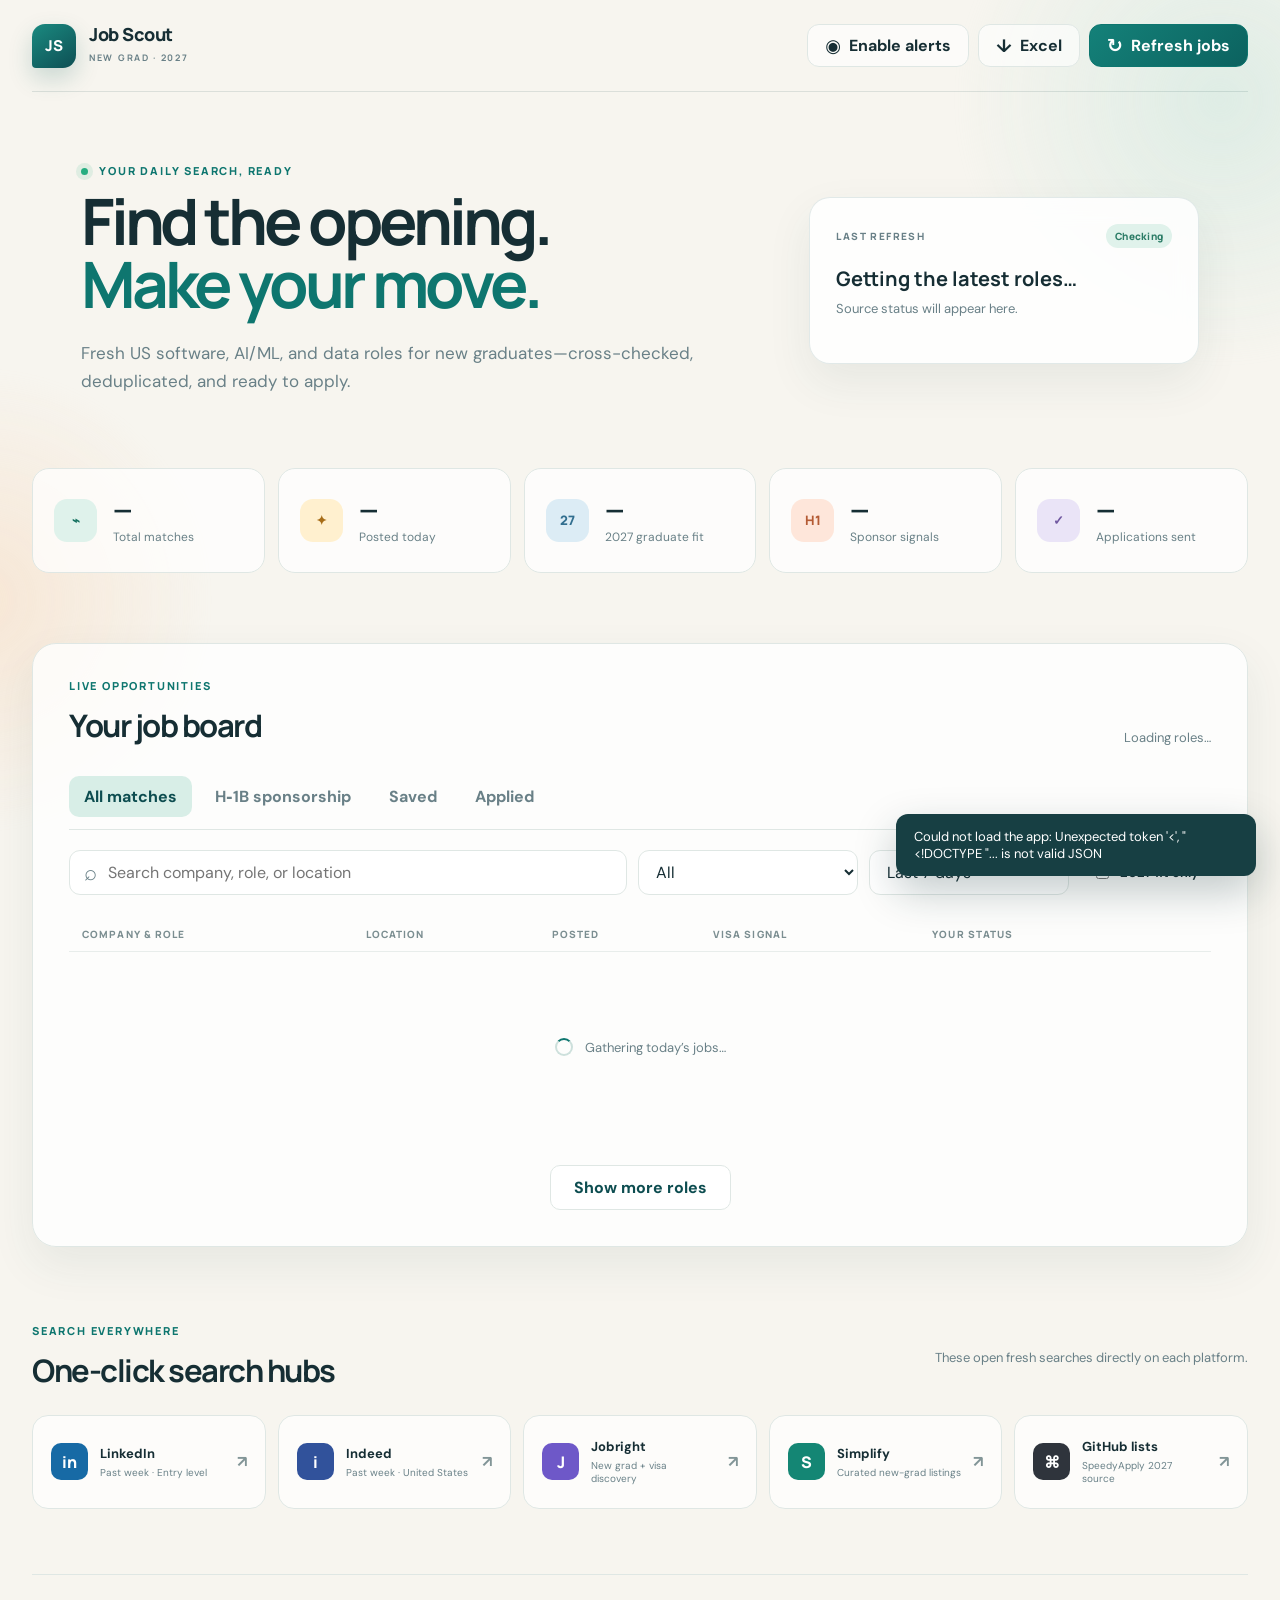
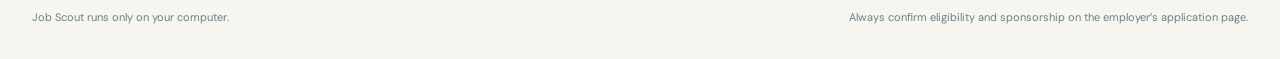
==== docs/index.html @ fecec5b6 "Build daily new-grad job scout dashboard" ====
<!doctype html>
<html lang="en">
<head>
  <meta charset="utf-8">
  <meta name="viewport" content="width=device-width, initial-scale=1">
  <meta name="theme-color" content="#102f3a">
  <title>Job Scout · New Grad 2027</title>
  <link rel="preconnect" href="https://fonts.googleapis.com">
  <link rel="preconnect" href="https://fonts.gstatic.com" crossorigin>
  <link href="https://fonts.googleapis.com/css2?family=DM+Sans:wght@400;500;600;700&family=Manrope:wght@600;700;800&display=swap" rel="stylesheet">
  <link rel="stylesheet" href="styles.css">
</head>
<body>
  <div class="ambient ambient-one"></div>
  <div class="ambient ambient-two"></div>
  <header class="shell topbar">
    <a class="brand" href="./" aria-label="Job Scout home">
      <span class="brand-mark">JS</span>
      <span><strong>Job Scout</strong><small>NEW GRAD · 2027</small></span>
    </a>
    <div class="header-actions">
      <button id="alertButton" class="button ghost"><span class="button-icon">◉</span> Enable alerts</button>
      <a id="excelButton" class="button ghost" href="/api/export"><span class="button-icon">↓</span> Excel</a>
      <button id="refreshButton" class="button primary"><span class="refresh-icon">↻</span> Refresh jobs</button>
    </div>
  </header>

  <main class="shell">
    <section class="hero">
      <div>
        <p class="eyebrow"><span class="live-dot"></span> YOUR DAILY SEARCH, READY</p>
        <h1>Find the opening.<br><em>Make your move.</em></h1>
        <p class="hero-copy">Fresh US software, AI/ML, and data roles for new graduates—cross-checked, deduplicated, and ready to apply.</p>
      </div>
      <div class="refresh-card">
        <div class="refresh-card-top"><span>LAST REFRESH</span><span id="refreshState" class="status-pill">Checking</span></div>
        <strong id="lastRefresh">Getting the latest roles…</strong>
        <p id="sourceHealth">Source status will appear here.</p>
      </div>
    </section>

    <section class="stats-grid" aria-label="Job statistics">
      <article><span class="stat-icon mint">⌁</span><div><strong id="totalStat">—</strong><small>Total matches</small></div></article>
      <article><span class="stat-icon sun">✦</span><div><strong id="todayStat">—</strong><small>Posted today</small></div></article>
      <article><span class="stat-icon blue">27</span><div><strong id="gradStat">—</strong><small>2027 graduate fit</small></div></article>
      <article><span class="stat-icon coral">H1</span><div><strong id="visaStat">—</strong><small>Sponsor signals</small></div></article>
      <article><span class="stat-icon violet">✓</span><div><strong id="appliedStat">—</strong><small>Applications sent</small></div></article>
    </section>

    <section class="workspace">
      <div class="section-heading">
        <div><p class="eyebrow">LIVE OPPORTUNITIES</p><h2>Your job board</h2></div>
        <p id="resultCount" class="result-count">Loading roles…</p>
      </div>

      <div class="tab-row" role="tablist">
        <button class="tab active" data-tab="all">All matches</button>
        <button class="tab" data-tab="visa">H‑1B sponsorship</button>
        <button class="tab" data-tab="saved">Saved</button>
        <button class="tab" data-tab="applied">Applied</button>
      </div>

      <div class="filters">
        <label class="search-box"><span>⌕</span><input id="searchInput" type="search" placeholder="Search company, role, or location"></label>
        <label><span class="sr-only">Category</span><select id="categoryFilter"><option>All</option><option>Software Development</option><option>AI / ML</option><option>Data Science</option></select></label>
        <label><span class="sr-only">Posted date</span><select id="daysFilter"><option value="all">Any posting date</option><option value="0">Posted today</option><option value="3">Last 3 days</option><option value="7" selected>Last 7 days</option><option value="14">Last 14 days</option><option value="30">Last 30 days</option></select></label>
        <label class="check-filter"><input id="gradFilter" type="checkbox"><span>2027 fit only</span></label>
      </div>

      <div class="table-wrap">
        <table>
          <thead><tr><th>Company & role</th><th>Location</th><th>Posted</th><th>Visa signal</th><th>Your status</th><th></th></tr></thead>
          <tbody id="jobRows"><tr><td colspan="6" class="loading-row"><span class="spinner"></span> Gathering today’s jobs…</td></tr></tbody>
        </table>
      </div>
      <div id="emptyState" class="empty-state" hidden><span>⌕</span><h3>No matching roles</h3><p>Try widening the posting date or clearing one of the filters.</p></div>
      <button id="loadMore" class="load-more" hidden>Show more roles</button>
    </section>

    <section class="search-hubs">
      <div class="section-heading compact"><div><p class="eyebrow">SEARCH EVERYWHERE</p><h2>One-click search hubs</h2></div><p>These open fresh searches directly on each platform.</p></div>
      <div class="hub-grid">
        <a href="https://www.linkedin.com/jobs/search/?keywords=new%20grad%202027%20software%20engineer&location=United%20States&f_E=2&f_TPR=r604800" target="_blank" rel="noopener"><span class="hub-logo linkedin">in</span><div><strong>LinkedIn</strong><small>Past week · Entry level</small></div><b>↗</b></a>
        <a href="https://www.indeed.com/jobs?q=%28new+grad+OR+2027%29+%28software+OR+machine+learning+OR+data+science%29&l=United+States&fromage=7" target="_blank" rel="noopener"><span class="hub-logo indeed">i</span><div><strong>Indeed</strong><small>Past week · United States</small></div><b>↗</b></a>
        <a href="https://jobright.ai/jobs/recommend" target="_blank" rel="noopener"><span class="hub-logo jobright">J</span><div><strong>Jobright</strong><small>New grad + visa discovery</small></div><b>↗</b></a>
        <a href="https://simplify.jobs/l/Top-New-Grad" target="_blank" rel="noopener"><span class="hub-logo simplify">S</span><div><strong>Simplify</strong><small>Curated new-grad listings</small></div><b>↗</b></a>
        <a href="https://github.com/speedyapply/2027-SWE-College-Jobs/blob/main/NEW_GRAD_USA.md" target="_blank" rel="noopener"><span class="hub-logo github">⌘</span><div><strong>GitHub lists</strong><small>SpeedyApply 2027 source</small></div><b>↗</b></a>
      </div>
    </section>
  </main>

  <footer class="shell"><span>Job Scout runs only on your computer.</span><span>Always confirm eligibility and sponsorship on the employer’s application page.</span></footer>
  <div id="toast" class="toast" role="status" aria-live="polite"></div>
  <script src="app.js"></script>
</body>
</html>
---- docs/styles.css ----
:root {
  --ink: #162e34;
  --muted: #698087;
  --paper: #f7f5ef;
  --card: rgba(255, 255, 255, .86);
  --line: #dfe7e4;
  --teal: #0e766f;
  --teal-dark: #0d4d50;
  --mint: #d8eee7;
  --orange: #f28a5b;
  --shadow: 0 18px 45px rgba(32, 71, 72, .08);
}
* { box-sizing: border-box; }
html { scroll-behavior: smooth; }
body { margin: 0; min-height: 100vh; color: var(--ink); background: var(--paper); font-family: "DM Sans", system-ui, sans-serif; overflow-x: hidden; }
button, input, select { font: inherit; }
button, a { -webkit-tap-highlight-color: transparent; }
a { color: inherit; }
.shell { width: min(1420px, calc(100% - 64px)); margin-inline: auto; position: relative; z-index: 2; }
.ambient { position: fixed; border-radius: 50%; filter: blur(4px); pointer-events: none; opacity: .52; }
.ambient-one { width: 560px; height: 560px; right: -220px; top: -180px; background: radial-gradient(circle, #c8e5dc 0, transparent 67%); }
.ambient-two { width: 480px; height: 480px; left: -260px; top: 360px; background: radial-gradient(circle, #f7d9bd 0, transparent 68%); }
.topbar { height: 92px; display: flex; align-items: center; justify-content: space-between; border-bottom: 1px solid rgba(37, 80, 81, .13); }
.brand { display: flex; gap: 13px; align-items: center; text-decoration: none; }
.brand-mark { width: 44px; height: 44px; border-radius: 13px 13px 13px 4px; display: grid; place-items: center; font: 800 15px/1 Manrope; color: white; background: linear-gradient(145deg, #1a8a80, #0e4f54); box-shadow: 0 10px 25px rgba(13, 96, 92, .2); }
.brand strong { display: block; font: 800 18px/1.1 Manrope; letter-spacing: -.5px; }
.brand small { color: var(--muted); font: 700 9px/1.8 Manrope; letter-spacing: 1.7px; }
.header-actions { display: flex; align-items: center; gap: 9px; }
.button { height: 43px; padding: 0 17px; border-radius: 12px; display: inline-flex; align-items: center; justify-content: center; gap: 8px; border: 1px solid var(--line); cursor: pointer; text-decoration: none; font-weight: 700; transition: .2s ease; }
.button:hover { transform: translateY(-1px); box-shadow: 0 8px 22px rgba(22, 64, 66, .11); }
.button.ghost { background: rgba(255, 255, 255, .62); color: var(--ink); }
.button.primary { border-color: var(--teal); color: white; background: linear-gradient(135deg, #148179, #0c625f); }
.button-icon { font-size: 18px; }
.refresh-icon { display: inline-block; font-size: 19px; }
.button.refreshing .refresh-icon { animation: rotate 1s linear infinite; }
@keyframes rotate { to { transform: rotate(360deg); } }
.hero { min-height: 376px; display: grid; grid-template-columns: 1fr 390px; align-items: center; gap: 80px; padding: 56px 4%; }
.eyebrow { margin: 0 0 13px; color: var(--teal); font: 800 11px/1 Manrope; letter-spacing: 1.8px; }
.live-dot { display: inline-block; width: 7px; height: 7px; margin-right: 8px; border-radius: 50%; background: #26ad80; box-shadow: 0 0 0 5px rgba(38, 173, 128, .11); }
h1, h2, h3 { font-family: Manrope, sans-serif; }
h1 { margin: 0; font-size: clamp(43px, 5vw, 72px); line-height: .99; letter-spacing: -4px; }
h1 em { color: var(--teal); font-style: normal; }
.hero-copy { max-width: 670px; margin: 23px 0 0; color: var(--muted); font-size: 17px; line-height: 1.65; }
.refresh-card { min-height: 167px; padding: 26px; border: 1px solid rgba(86, 132, 129, .17); border-radius: 21px; background: var(--card); box-shadow: var(--shadow); backdrop-filter: blur(12px); }
.refresh-card-top { display: flex; justify-content: space-between; align-items: center; margin-bottom: 18px; color: var(--muted); font: 800 10px/1 Manrope; letter-spacing: 1.4px; }
.status-pill { padding: 7px 9px; border-radius: 99px; color: #2b7c66; background: #e0f2eb; letter-spacing: .3px; }
.status-pill.running { color: #9c5e22; background: #fff0d9; }
.status-pill.error { color: #a24842; background: #ffe9e5; }
.refresh-card strong { display: block; font: 700 20px/1.3 Manrope; }
.refresh-card p { margin: 8px 0 0; color: var(--muted); font-size: 13px; }
.stats-grid { display: grid; grid-template-columns: repeat(5, 1fr); gap: 13px; margin-bottom: 70px; }
.stats-grid article { min-height: 105px; padding: 21px; display: flex; align-items: center; gap: 16px; border: 1px solid var(--line); border-radius: 17px; background: rgba(255,255,255,.72); }
.stat-icon { flex: 0 0 43px; height: 43px; display: grid; place-items: center; border-radius: 13px; font: 800 13px/1 Manrope; }
.stat-icon.mint { background: #dff2eb; color: #14715f; }.stat-icon.sun { background: #fff0cf; color: #a76d18; }.stat-icon.blue { background: #dcecf5; color: #316e8f; }.stat-icon.coral { background: #fee6da; color: #b45b34; }.stat-icon.violet { background: #eae4f7; color: #7058a0; }
.stats-grid strong { display: block; font: 800 25px/1 Manrope; }.stats-grid small { display: block; margin-top: 7px; color: var(--muted); font-size: 12px; }
.workspace { padding: 36px; border: 1px solid var(--line); border-radius: 24px; background: rgba(255, 255, 255, .77); box-shadow: var(--shadow); }
.section-heading { display: flex; align-items: flex-end; justify-content: space-between; gap: 30px; }
.section-heading h2 { margin: 0; font-size: 31px; letter-spacing: -1.5px; }
.result-count { margin: 0; color: var(--muted); font-size: 13px; }
.tab-row { display: flex; gap: 8px; margin: 30px 0 20px; padding-bottom: 12px; border-bottom: 1px solid var(--line); }
.tab { padding: 10px 15px; color: var(--muted); background: transparent; border: 0; border-radius: 10px; cursor: pointer; font-weight: 700; }
.tab.active { color: var(--teal-dark); background: var(--mint); }
.filters { display: grid; grid-template-columns: minmax(300px, 1fr) 220px 200px auto; gap: 11px; margin-bottom: 22px; }
.filters select, .search-box { height: 45px; border: 1px solid var(--line); border-radius: 11px; color: var(--ink); background: #fff; }
.filters select { width: 100%; padding: 0 34px 0 13px; cursor: pointer; }
.search-box { display: flex; align-items: center; gap: 9px; padding: 0 14px; }
.search-box span { color: var(--muted); font-size: 22px; }.search-box input { width: 100%; outline: 0; border: 0; color: var(--ink); background: transparent; }
.check-filter { display: flex; gap: 8px; align-items: center; padding: 0 12px; white-space: nowrap; font-weight: 600; font-size: 13px; }
.check-filter input { accent-color: var(--teal); }
.table-wrap { overflow-x: auto; }
table { width: 100%; border-collapse: collapse; }
th { padding: 12px 13px; color: #7b8e91; text-align: left; font: 800 10px/1 Manrope; letter-spacing: 1.1px; text-transform: uppercase; }
td { padding: 17px 13px; border-top: 1px solid #e8edeb; vertical-align: middle; font-size: 13px; }
tbody tr { transition: .18s ease; } tbody tr:hover { background: rgba(223, 242, 235, .29); }
.company-role { min-width: 310px; }.company-role strong { display: block; margin-bottom: 4px; font: 700 14px/1.3 Manrope; }.company-role small { display: block; max-width: 440px; color: var(--muted); font-size: 12px; line-height: 1.35; }
.company-line { display: flex; align-items: center; gap: 9px; }.company-avatar { width: 29px; height: 29px; display: grid; place-items: center; flex: 0 0 29px; border-radius: 9px; color: white; background: linear-gradient(145deg, #2b7f78, #174b52); font: 800 10px/1 Manrope; }
.location-cell { min-width: 145px; max-width: 230px; color: #536d73; line-height: 1.4; }
.category-tag { display: inline-block; margin-top: 7px; padding: 4px 7px; border-radius: 6px; color: #48726e; background: #eaf4f0; font-size: 10px; font-weight: 700; }
.date-cell { min-width: 105px; }.date-cell strong { display: block; font-size: 12px; }.date-cell small { color: var(--muted); font-size: 10px; }
.visa-badge { display: inline-flex; align-items: center; gap: 6px; min-width: 86px; padding: 6px 8px; border-radius: 7px; font-size: 10px; font-weight: 800; white-space: nowrap; }
.visa-badge.yes { color: #16705c; background: #ddf2e9; }.visa-badge.likely { color: #8a6520; background: #fff0ce; }.visa-badge.no { color: #a55249; background: #ffe9e5; }.visa-badge.unknown { color: #66767a; background: #edf1f1; }
.status-select { min-width: 125px; height: 35px; padding: 0 8px; color: #53686c; border: 1px solid var(--line); border-radius: 8px; background: white; font-size: 11px; }
.row-actions { min-width: 138px; text-align: right; white-space: nowrap; }.save-button { width: 36px; height: 36px; margin-right: 5px; border: 1px solid var(--line); border-radius: 9px; background: white; cursor: pointer; color: #73878b; }.save-button.saved { color: var(--orange); background: #fff2e9; border-color: #f5d0b9; }
.apply-button { height: 36px; padding: 0 13px; display: inline-flex; align-items: center; gap: 6px; border-radius: 9px; color: white; background: var(--teal-dark); text-decoration: none; font-size: 11px; font-weight: 800; }
.loading-row { height: 190px; color: var(--muted); text-align: center; }.spinner { display: inline-block; width: 18px; height: 18px; margin-right: 9px; vertical-align: -4px; border: 2px solid #cde0dc; border-top-color: var(--teal); border-radius: 50%; animation: rotate .8s linear infinite; }
.empty-state { padding: 70px 20px; text-align: center; }.empty-state > span { font-size: 40px; color: #8ba4a5; }.empty-state h3 { margin: 14px 0 5px; }.empty-state p { margin: 0; color: var(--muted); }
.load-more { display: block; margin: 23px auto 0; padding: 11px 23px; border: 1px solid var(--line); border-radius: 10px; color: var(--teal-dark); background: white; cursor: pointer; font-weight: 700; }
.search-hubs { padding: 78px 0 65px; }.section-heading.compact { align-items: center; }.section-heading.compact > p { color: var(--muted); font-size: 13px; }
.hub-grid { display: grid; grid-template-columns: repeat(5, 1fr); gap: 12px; margin-top: 24px; }.hub-grid > a { min-height: 94px; padding: 18px; display: flex; align-items: center; gap: 12px; border: 1px solid var(--line); border-radius: 16px; background: rgba(255,255,255,.69); text-decoration: none; transition: .2s ease; }.hub-grid > a:hover { transform: translateY(-3px); background: white; box-shadow: var(--shadow); }.hub-logo { width: 37px; height: 37px; display: grid; place-items: center; flex: 0 0 37px; border-radius: 10px; color: white; font: 800 16px/1 Manrope; }.linkedin { background: #176aa5; }.indeed { background: #31529b; }.jobright { background: #6e58c8; }.simplify { background: #148674; }.github { background: #2f343c; }.hub-grid strong, .hub-grid small { display: block; }.hub-grid strong { font-size: 13px; }.hub-grid small { margin-top: 4px; color: var(--muted); font-size: 10px; line-height: 1.3; }.hub-grid b { margin-left: auto; color: #829597; }
footer { min-height: 85px; display: flex; justify-content: space-between; align-items: center; gap: 20px; border-top: 1px solid var(--line); color: var(--muted); font-size: 11px; }
.toast { position: fixed; z-index: 20; right: 24px; bottom: 24px; max-width: 360px; padding: 14px 18px; border-radius: 12px; color: white; background: #173f43; box-shadow: 0 16px 40px rgba(18, 52, 56, .25); opacity: 0; transform: translateY(12px); pointer-events: none; transition: .25s ease; font-size: 13px; }.toast.show { opacity: 1; transform: none; }
.sr-only { position: absolute; width: 1px; height: 1px; padding: 0; margin: -1px; overflow: hidden; clip: rect(0,0,0,0); border: 0; }
@media (max-width: 1100px) { .stats-grid { grid-template-columns: repeat(3, 1fr); }.hero { grid-template-columns: 1fr 330px; gap: 35px; padding-inline: 0; }.filters { grid-template-columns: 1fr 200px 180px; }.check-filter { grid-column: 1 / -1; }.hub-grid { grid-template-columns: repeat(3, 1fr); } }
@media (max-width: 760px) { .shell { width: min(100% - 28px, 1420px); }.topbar { height: auto; min-height: 78px; padding: 13px 0; align-items: flex-start; }.header-actions { flex-wrap: wrap; justify-content: flex-end; }.header-actions .button { padding: 0 11px; font-size: 11px; }.hero { min-height: 0; grid-template-columns: 1fr; padding: 55px 0 35px; }.hero h1 { letter-spacing: -2.5px; }.refresh-card { min-height: 0; }.stats-grid { grid-template-columns: repeat(2, 1fr); margin: 25px 0 50px; }.stats-grid article:last-child { grid-column: 1 / -1; }.workspace { padding: 21px 14px; }.section-heading { align-items: flex-start; flex-direction: column; gap: 8px; }.filters { grid-template-columns: 1fr; }.check-filter { grid-column: auto; height: 40px; }.tab-row { overflow-x: auto; }.tab { white-space: nowrap; } th:nth-child(2), td:nth-child(2), th:nth-child(4), td:nth-child(4) { display: none; }.hub-grid { grid-template-columns: 1fr; }.search-hubs { padding-block: 58px; } footer { padding-block: 22px; align-items: flex-start; flex-direction: column; }.company-role { min-width: 230px; }.row-actions { min-width: 125px; } }
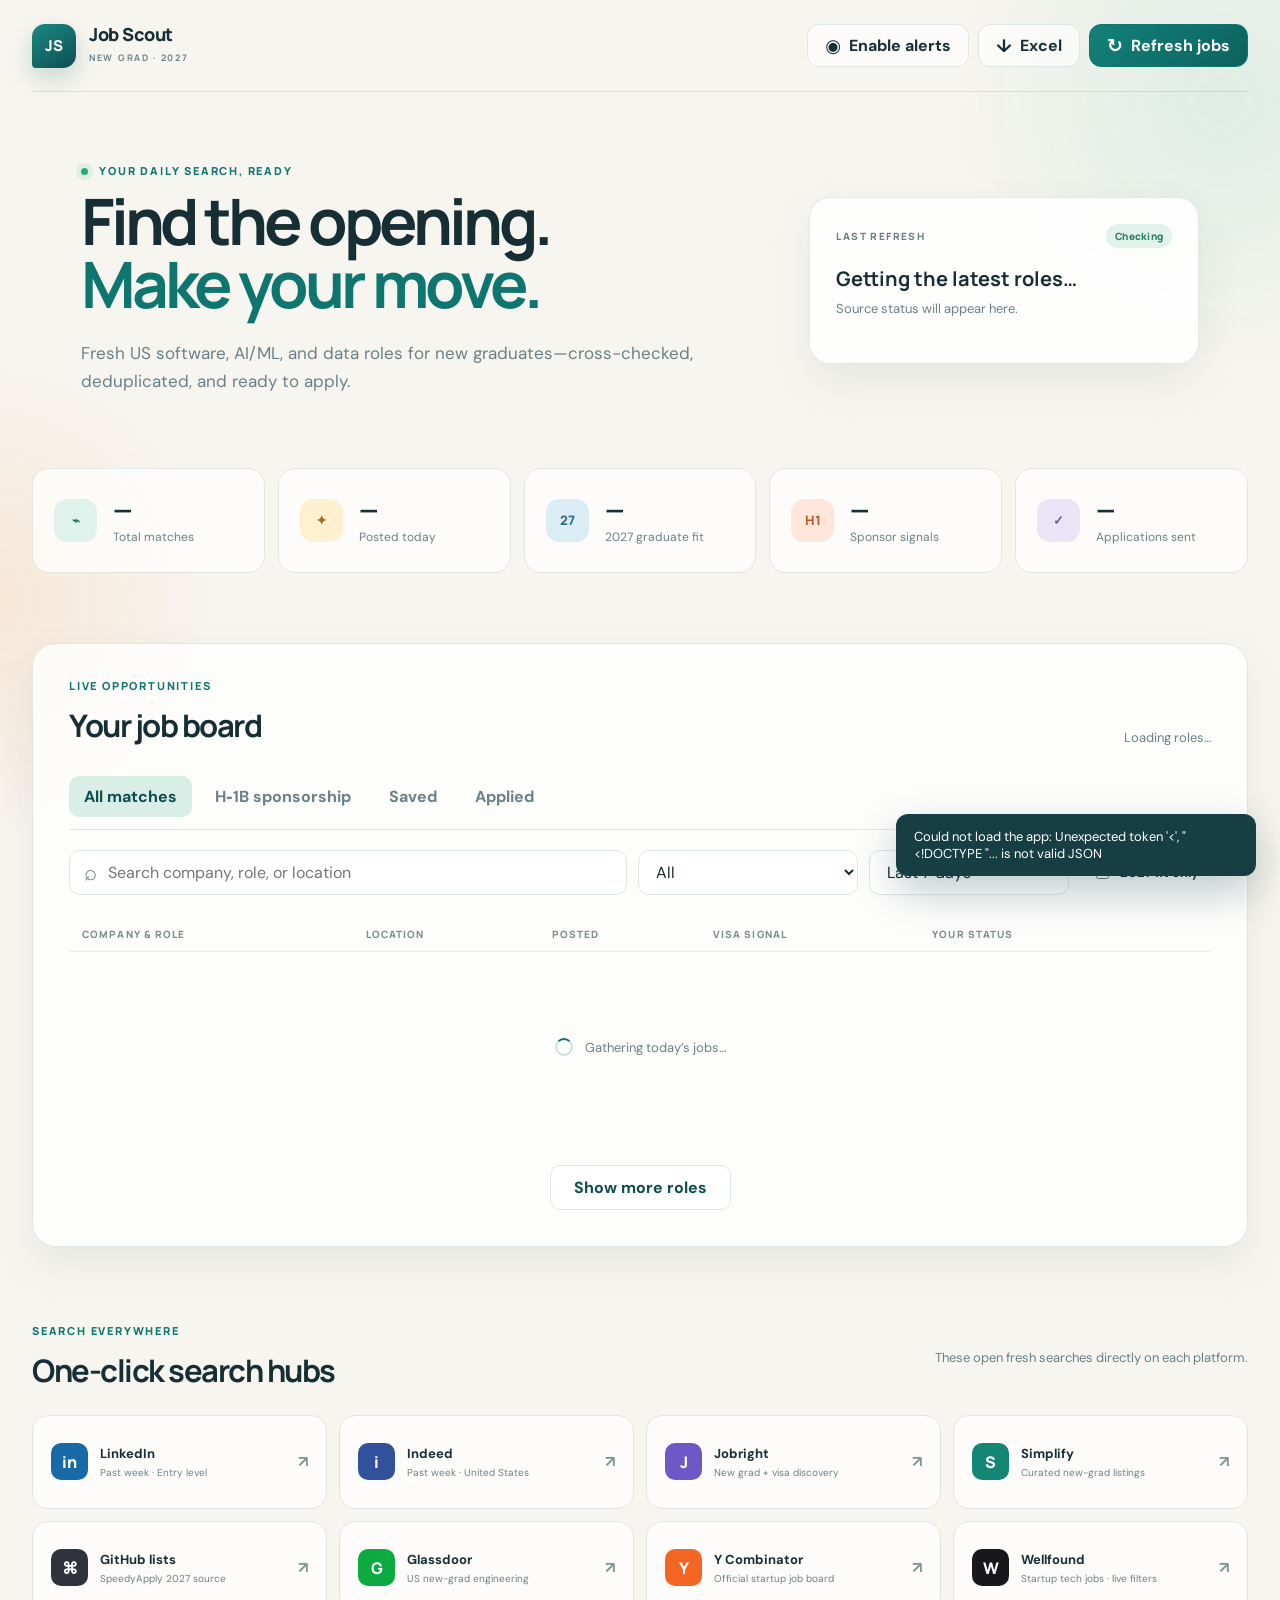
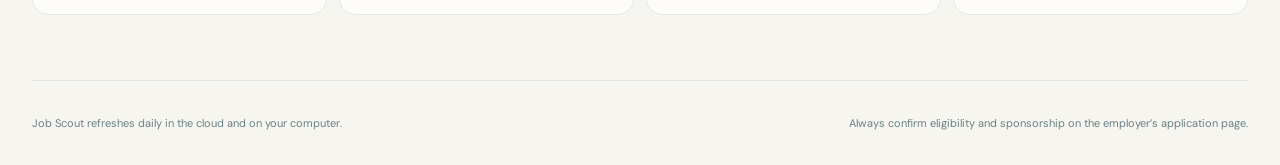
==== commit 06dcdc49: "Add Glassdoor YC and Wellfound search hubs" ====
--- a/docs/index.html
+++ b/docs/index.html
@@ -85,11 +85,14 @@
         <a href="https://jobright.ai/jobs/recommend" target="_blank" rel="noopener"><span class="hub-logo jobright">J</span><div><strong>Jobright</strong><small>New grad + visa discovery</small></div><b>↗</b></a>
         <a href="https://simplify.jobs/l/Top-New-Grad" target="_blank" rel="noopener"><span class="hub-logo simplify">S</span><div><strong>Simplify</strong><small>Curated new-grad listings</small></div><b>↗</b></a>
         <a href="https://github.com/speedyapply/2027-SWE-College-Jobs/blob/main/NEW_GRAD_USA.md" target="_blank" rel="noopener"><span class="hub-logo github">⌘</span><div><strong>GitHub lists</strong><small>SpeedyApply 2027 source</small></div><b>↗</b></a>
+        <a href="https://www.glassdoor.com/Job/us-new-grad-software-engineer-jobs-SRCH_IL.0,2_IN1_KO3,29.htm" target="_blank" rel="noopener"><span class="hub-logo glassdoor">G</span><div><strong>Glassdoor</strong><small>US new-grad engineering</small></div><b>↗</b></a>
+        <a href="https://www.workatastartup.com/jobs" target="_blank" rel="noopener"><span class="hub-logo yc">Y</span><div><strong>Y Combinator</strong><small>Official startup job board</small></div><b>↗</b></a>
+        <a href="https://wellfound.com/jobs" target="_blank" rel="noopener"><span class="hub-logo wellfound">W</span><div><strong>Wellfound</strong><small>Startup tech jobs · live filters</small></div><b>↗</b></a>
       </div>
     </section>
   </main>
 
-  <footer class="shell"><span>Job Scout runs only on your computer.</span><span>Always confirm eligibility and sponsorship on the employer’s application page.</span></footer>
+  <footer class="shell"><span>Job Scout refreshes daily in the cloud and on your computer.</span><span>Always confirm eligibility and sponsorship on the employer’s application page.</span></footer>
   <div id="toast" class="toast" role="status" aria-live="polite"></div>
   <script src="app.js"></script>
 </body>
--- a/docs/styles.css
+++ b/docs/styles.css
@@ -86,10 +86,9 @@
 .empty-state { padding: 70px 20px; text-align: center; }.empty-state > span { font-size: 40px; color: #8ba4a5; }.empty-state h3 { margin: 14px 0 5px; }.empty-state p { margin: 0; color: var(--muted); }
 .load-more { display: block; margin: 23px auto 0; padding: 11px 23px; border: 1px solid var(--line); border-radius: 10px; color: var(--teal-dark); background: white; cursor: pointer; font-weight: 700; }
 .search-hubs { padding: 78px 0 65px; }.section-heading.compact { align-items: center; }.section-heading.compact > p { color: var(--muted); font-size: 13px; }
-.hub-grid { display: grid; grid-template-columns: repeat(5, 1fr); gap: 12px; margin-top: 24px; }.hub-grid > a { min-height: 94px; padding: 18px; display: flex; align-items: center; gap: 12px; border: 1px solid var(--line); border-radius: 16px; background: rgba(255,255,255,.69); text-decoration: none; transition: .2s ease; }.hub-grid > a:hover { transform: translateY(-3px); background: white; box-shadow: var(--shadow); }.hub-logo { width: 37px; height: 37px; display: grid; place-items: center; flex: 0 0 37px; border-radius: 10px; color: white; font: 800 16px/1 Manrope; }.linkedin { background: #176aa5; }.indeed { background: #31529b; }.jobright { background: #6e58c8; }.simplify { background: #148674; }.github { background: #2f343c; }.hub-grid strong, .hub-grid small { display: block; }.hub-grid strong { font-size: 13px; }.hub-grid small { margin-top: 4px; color: var(--muted); font-size: 10px; line-height: 1.3; }.hub-grid b { margin-left: auto; color: #829597; }
+.hub-grid { display: grid; grid-template-columns: repeat(4, 1fr); gap: 12px; margin-top: 24px; }.hub-grid > a { min-height: 94px; padding: 18px; display: flex; align-items: center; gap: 12px; border: 1px solid var(--line); border-radius: 16px; background: rgba(255,255,255,.69); text-decoration: none; transition: .2s ease; }.hub-grid > a:hover { transform: translateY(-3px); background: white; box-shadow: var(--shadow); }.hub-logo { width: 37px; height: 37px; display: grid; place-items: center; flex: 0 0 37px; border-radius: 10px; color: white; font: 800 16px/1 Manrope; }.linkedin { background: #176aa5; }.indeed { background: #31529b; }.jobright { background: #6e58c8; }.simplify { background: #148674; }.github { background: #2f343c; }.glassdoor { background: #0caa41; }.yc { background: #f26522; }.wellfound { background: #18181b; }.hub-grid strong, .hub-grid small { display: block; }.hub-grid strong { font-size: 13px; }.hub-grid small { margin-top: 4px; color: var(--muted); font-size: 10px; line-height: 1.3; }.hub-grid b { margin-left: auto; color: #829597; }
 footer { min-height: 85px; display: flex; justify-content: space-between; align-items: center; gap: 20px; border-top: 1px solid var(--line); color: var(--muted); font-size: 11px; }
 .toast { position: fixed; z-index: 20; right: 24px; bottom: 24px; max-width: 360px; padding: 14px 18px; border-radius: 12px; color: white; background: #173f43; box-shadow: 0 16px 40px rgba(18, 52, 56, .25); opacity: 0; transform: translateY(12px); pointer-events: none; transition: .25s ease; font-size: 13px; }.toast.show { opacity: 1; transform: none; }
 .sr-only { position: absolute; width: 1px; height: 1px; padding: 0; margin: -1px; overflow: hidden; clip: rect(0,0,0,0); border: 0; }
 @media (max-width: 1100px) { .stats-grid { grid-template-columns: repeat(3, 1fr); }.hero { grid-template-columns: 1fr 330px; gap: 35px; padding-inline: 0; }.filters { grid-template-columns: 1fr 200px 180px; }.check-filter { grid-column: 1 / -1; }.hub-grid { grid-template-columns: repeat(3, 1fr); } }
 @media (max-width: 760px) { .shell { width: min(100% - 28px, 1420px); }.topbar { height: auto; min-height: 78px; padding: 13px 0; align-items: flex-start; }.header-actions { flex-wrap: wrap; justify-content: flex-end; }.header-actions .button { padding: 0 11px; font-size: 11px; }.hero { min-height: 0; grid-template-columns: 1fr; padding: 55px 0 35px; }.hero h1 { letter-spacing: -2.5px; }.refresh-card { min-height: 0; }.stats-grid { grid-template-columns: repeat(2, 1fr); margin: 25px 0 50px; }.stats-grid article:last-child { grid-column: 1 / -1; }.workspace { padding: 21px 14px; }.section-heading { align-items: flex-start; flex-direction: column; gap: 8px; }.filters { grid-template-columns: 1fr; }.check-filter { grid-column: auto; height: 40px; }.tab-row { overflow-x: auto; }.tab { white-space: nowrap; } th:nth-child(2), td:nth-child(2), th:nth-child(4), td:nth-child(4) { display: none; }.hub-grid { grid-template-columns: 1fr; }.search-hubs { padding-block: 58px; } footer { padding-block: 22px; align-items: flex-start; flex-direction: column; }.company-role { min-width: 230px; }.row-actions { min-width: 125px; } }
-
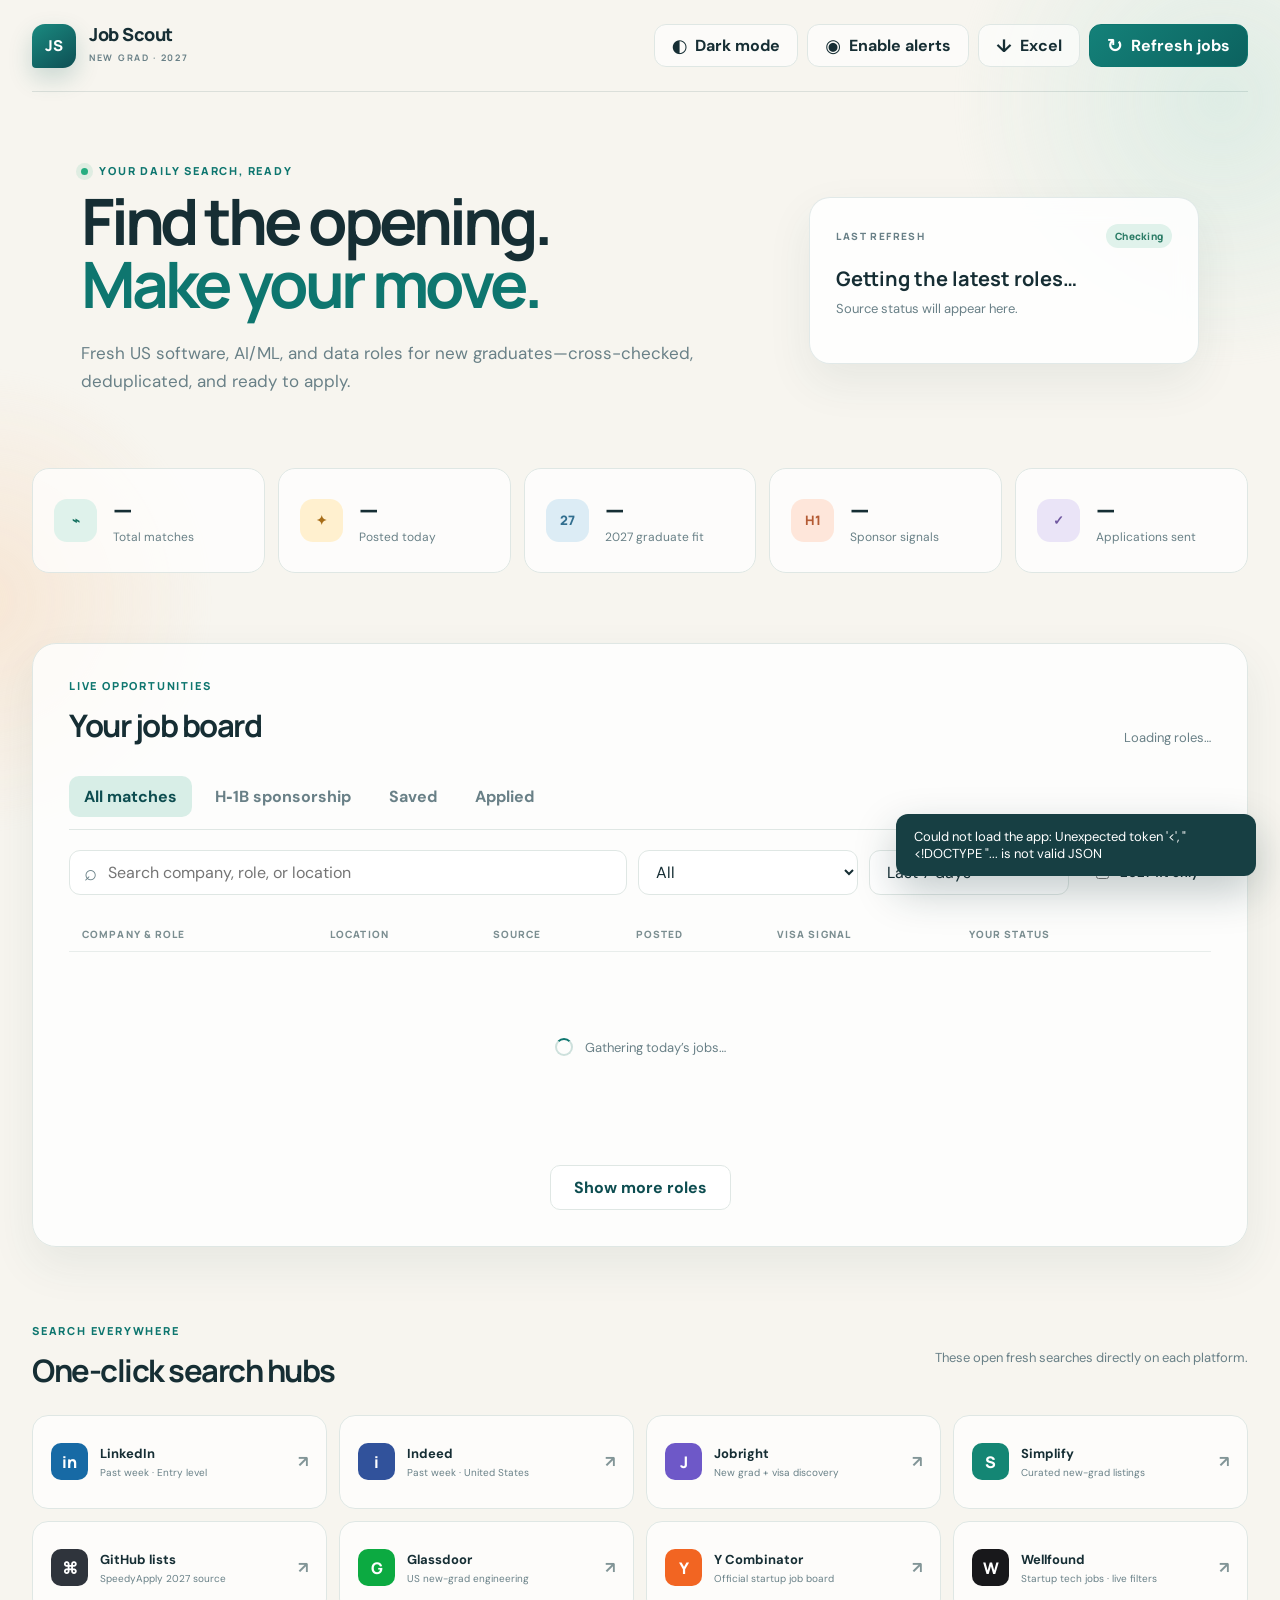
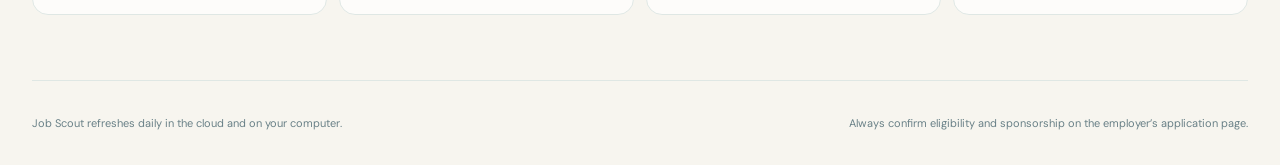
==== commit 004e9489: "Add dark mode and job source column" ====
--- a/docs/index.html
+++ b/docs/index.html
@@ -5,6 +5,11 @@
   <meta name="viewport" content="width=device-width, initial-scale=1">
   <meta name="theme-color" content="#102f3a">
   <title>Job Scout · New Grad 2027</title>
+  <script>
+    try {
+      document.documentElement.dataset.theme = localStorage.getItem("jobScoutTheme") || (matchMedia("(prefers-color-scheme: dark)").matches ? "dark" : "light");
+    } catch (_) { document.documentElement.dataset.theme = "light"; }
+  </script>
   <link rel="preconnect" href="https://fonts.googleapis.com">
   <link rel="preconnect" href="https://fonts.gstatic.com" crossorigin>
   <link href="https://fonts.googleapis.com/css2?family=DM+Sans:wght@400;500;600;700&family=Manrope:wght@600;700;800&display=swap" rel="stylesheet">
@@ -19,6 +24,7 @@
       <span><strong>Job Scout</strong><small>NEW GRAD · 2027</small></span>
     </a>
     <div class="header-actions">
+      <button id="themeButton" class="button ghost" aria-pressed="false"><span class="button-icon">◐</span> Dark mode</button>
       <button id="alertButton" class="button ghost"><span class="button-icon">◉</span> Enable alerts</button>
       <a id="excelButton" class="button ghost" href="/api/export"><span class="button-icon">↓</span> Excel</a>
       <button id="refreshButton" class="button primary"><span class="refresh-icon">↻</span> Refresh jobs</button>
@@ -69,8 +75,8 @@
 
       <div class="table-wrap">
         <table>
-          <thead><tr><th>Company & role</th><th>Location</th><th>Posted</th><th>Visa signal</th><th>Your status</th><th></th></tr></thead>
-          <tbody id="jobRows"><tr><td colspan="6" class="loading-row"><span class="spinner"></span> Gathering today’s jobs…</td></tr></tbody>
+          <thead><tr><th>Company & role</th><th>Location</th><th>Source</th><th>Posted</th><th>Visa signal</th><th>Your status</th><th></th></tr></thead>
+          <tbody id="jobRows"><tr><td colspan="7" class="loading-row"><span class="spinner"></span> Gathering today’s jobs…</td></tr></tbody>
         </table>
       </div>
       <div id="emptyState" class="empty-state" hidden><span>⌕</span><h3>No matching roles</h3><p>Try widening the posting date or clearing one of the filters.</p></div>
--- a/docs/styles.css
+++ b/docs/styles.css
@@ -9,6 +9,19 @@
   --mint: #d8eee7;
   --orange: #f28a5b;
   --shadow: 0 18px 45px rgba(32, 71, 72, .08);
+}
+html[data-theme="dark"] {
+  color-scheme: dark;
+  --ink: #e5efed;
+  --muted: #9aafb1;
+  --paper: #0b1518;
+  --card: rgba(18, 32, 35, .9);
+  --line: #293d40;
+  --teal: #59c3b7;
+  --teal-dark: #2e948b;
+  --mint: #173b39;
+  --orange: #f49a70;
+  --shadow: 0 18px 45px rgba(0, 0, 0, .25);
 }
 * { box-sizing: border-box; }
 html { scroll-behavior: smooth; }
@@ -76,6 +89,7 @@
 .company-line { display: flex; align-items: center; gap: 9px; }.company-avatar { width: 29px; height: 29px; display: grid; place-items: center; flex: 0 0 29px; border-radius: 9px; color: white; background: linear-gradient(145deg, #2b7f78, #174b52); font: 800 10px/1 Manrope; }
 .location-cell { min-width: 145px; max-width: 230px; color: #536d73; line-height: 1.4; }
 .category-tag { display: inline-block; margin-top: 7px; padding: 4px 7px; border-radius: 6px; color: #48726e; background: #eaf4f0; font-size: 10px; font-weight: 700; }
+.source-cell { min-width: 126px; max-width: 190px; }.source-list { display: flex; flex-wrap: wrap; gap: 5px; }.source-badge, .source-more { display: inline-block; padding: 5px 7px; border-radius: 7px; color: #315f5c; background: #e3f1ed; font-size: 9px; font-weight: 800; line-height: 1.2; }.source-more { color: var(--muted); background: #edf1f1; }
 .date-cell { min-width: 105px; }.date-cell strong { display: block; font-size: 12px; }.date-cell small { color: var(--muted); font-size: 10px; }
 .visa-badge { display: inline-flex; align-items: center; gap: 6px; min-width: 86px; padding: 6px 8px; border-radius: 7px; font-size: 10px; font-weight: 800; white-space: nowrap; }
 .visa-badge.yes { color: #16705c; background: #ddf2e9; }.visa-badge.likely { color: #8a6520; background: #fff0ce; }.visa-badge.no { color: #a55249; background: #ffe9e5; }.visa-badge.unknown { color: #66767a; background: #edf1f1; }
@@ -90,5 +104,29 @@
 footer { min-height: 85px; display: flex; justify-content: space-between; align-items: center; gap: 20px; border-top: 1px solid var(--line); color: var(--muted); font-size: 11px; }
 .toast { position: fixed; z-index: 20; right: 24px; bottom: 24px; max-width: 360px; padding: 14px 18px; border-radius: 12px; color: white; background: #173f43; box-shadow: 0 16px 40px rgba(18, 52, 56, .25); opacity: 0; transform: translateY(12px); pointer-events: none; transition: .25s ease; font-size: 13px; }.toast.show { opacity: 1; transform: none; }
 .sr-only { position: absolute; width: 1px; height: 1px; padding: 0; margin: -1px; overflow: hidden; clip: rect(0,0,0,0); border: 0; }
+html[data-theme="dark"] .ambient-one { background: radial-gradient(circle, #17433f 0, transparent 67%); }
+html[data-theme="dark"] .ambient-two { background: radial-gradient(circle, #3a2920 0, transparent 68%); }
+html[data-theme="dark"] .button.ghost,
+html[data-theme="dark"] .stats-grid article,
+html[data-theme="dark"] .workspace,
+html[data-theme="dark"] .hub-grid > a { background: rgba(19, 34, 37, .84); }
+html[data-theme="dark"] .hub-grid > a:hover { background: #192b2e; }
+html[data-theme="dark"] .filters select,
+html[data-theme="dark"] .search-box,
+html[data-theme="dark"] .status-select,
+html[data-theme="dark"] .save-button,
+html[data-theme="dark"] .load-more { color: var(--ink); background: #112225; border-color: var(--line); }
+html[data-theme="dark"] td { border-top-color: #24373a; }
+html[data-theme="dark"] tbody tr:hover { background: rgba(61, 126, 119, .14); }
+html[data-theme="dark"] .category-tag,
+html[data-theme="dark"] .source-badge { color: #9dd8d0; background: #173b39; }
+html[data-theme="dark"] .source-more { background: #26373a; }
+html[data-theme="dark"] .visa-badge.yes { color: #8ed8c5; background: #173c34; }
+html[data-theme="dark"] .visa-badge.likely { color: #e7c37a; background: #3e321c; }
+html[data-theme="dark"] .visa-badge.no { color: #efa49d; background: #432725; }
+html[data-theme="dark"] .visa-badge.unknown { color: #a8b8ba; background: #27383b; }
+html[data-theme="dark"] .status-pill { color: #8ed8c5; background: #173c34; }
+html[data-theme="dark"] .status-pill.running { color: #e7c37a; background: #3e321c; }
+html[data-theme="dark"] .status-pill.error { color: #efa49d; background: #432725; }
 @media (max-width: 1100px) { .stats-grid { grid-template-columns: repeat(3, 1fr); }.hero { grid-template-columns: 1fr 330px; gap: 35px; padding-inline: 0; }.filters { grid-template-columns: 1fr 200px 180px; }.check-filter { grid-column: 1 / -1; }.hub-grid { grid-template-columns: repeat(3, 1fr); } }
-@media (max-width: 760px) { .shell { width: min(100% - 28px, 1420px); }.topbar { height: auto; min-height: 78px; padding: 13px 0; align-items: flex-start; }.header-actions { flex-wrap: wrap; justify-content: flex-end; }.header-actions .button { padding: 0 11px; font-size: 11px; }.hero { min-height: 0; grid-template-columns: 1fr; padding: 55px 0 35px; }.hero h1 { letter-spacing: -2.5px; }.refresh-card { min-height: 0; }.stats-grid { grid-template-columns: repeat(2, 1fr); margin: 25px 0 50px; }.stats-grid article:last-child { grid-column: 1 / -1; }.workspace { padding: 21px 14px; }.section-heading { align-items: flex-start; flex-direction: column; gap: 8px; }.filters { grid-template-columns: 1fr; }.check-filter { grid-column: auto; height: 40px; }.tab-row { overflow-x: auto; }.tab { white-space: nowrap; } th:nth-child(2), td:nth-child(2), th:nth-child(4), td:nth-child(4) { display: none; }.hub-grid { grid-template-columns: 1fr; }.search-hubs { padding-block: 58px; } footer { padding-block: 22px; align-items: flex-start; flex-direction: column; }.company-role { min-width: 230px; }.row-actions { min-width: 125px; } }
+@media (max-width: 760px) { .shell { width: min(100% - 28px, 1420px); }.topbar { height: auto; min-height: 78px; padding: 13px 0; align-items: flex-start; }.header-actions { flex-wrap: wrap; justify-content: flex-end; }.header-actions .button { padding: 0 11px; font-size: 11px; }.hero { min-height: 0; grid-template-columns: 1fr; padding: 55px 0 35px; }.hero h1 { letter-spacing: -2.5px; }.refresh-card { min-height: 0; }.stats-grid { grid-template-columns: repeat(2, 1fr); margin: 25px 0 50px; }.stats-grid article:last-child { grid-column: 1 / -1; }.workspace { padding: 21px 14px; }.section-heading { align-items: flex-start; flex-direction: column; gap: 8px; }.filters { grid-template-columns: 1fr; }.check-filter { grid-column: auto; height: 40px; }.tab-row { overflow-x: auto; }.tab { white-space: nowrap; } th:nth-child(2), td:nth-child(2), th:nth-child(5), td:nth-child(5) { display: none; }.hub-grid { grid-template-columns: 1fr; }.search-hubs { padding-block: 58px; } footer { padding-block: 22px; align-items: flex-start; flex-direction: column; }.company-role { min-width: 230px; }.row-actions { min-width: 125px; } }
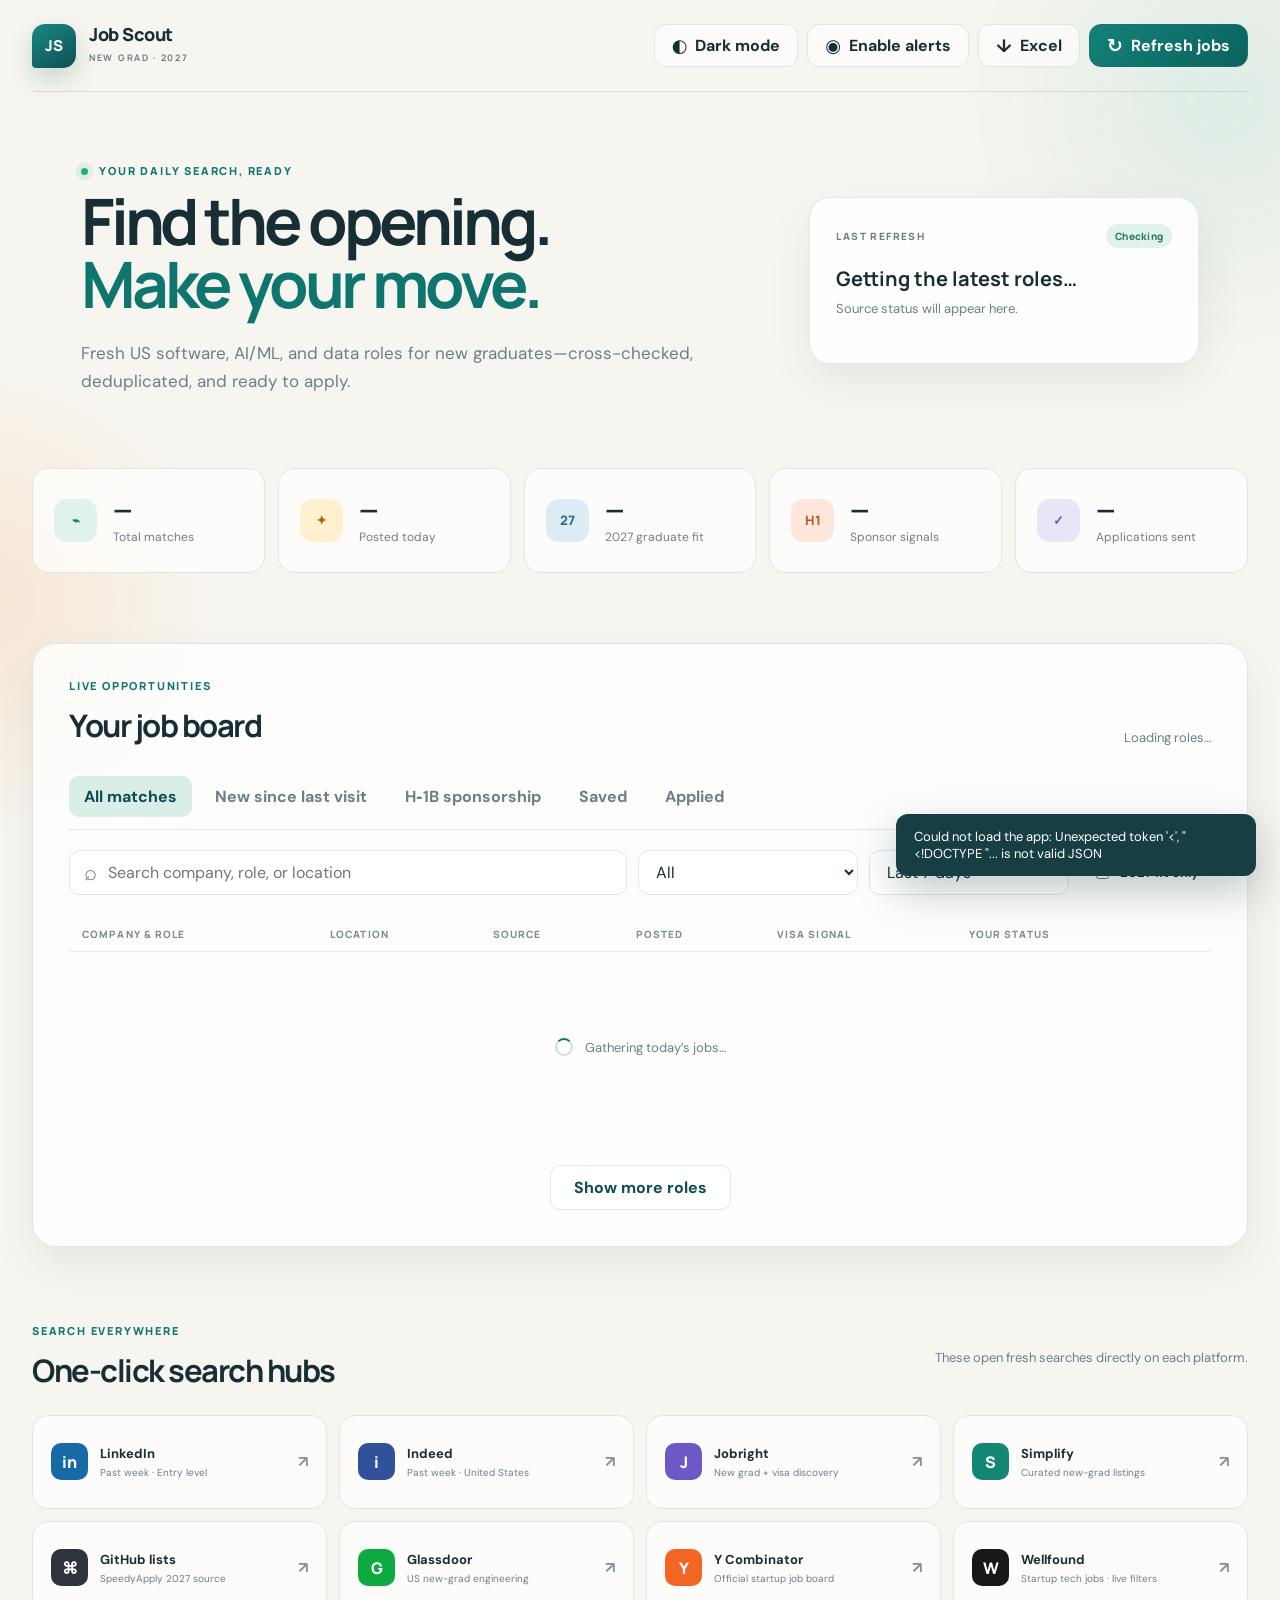
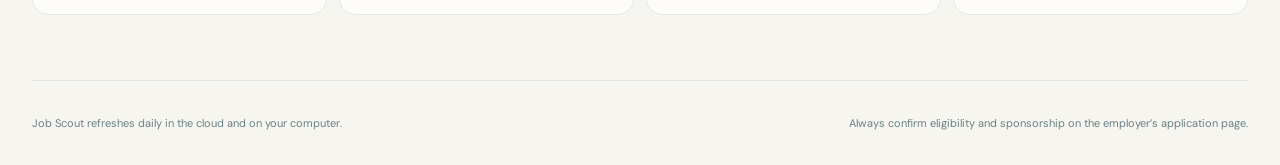
==== commit 9a255e9c: "Add direct Workday discovery and reliable job alerts" ====
--- a/docs/index.html
+++ b/docs/index.html
@@ -61,6 +61,7 @@
 
       <div class="tab-row" role="tablist">
         <button class="tab active" data-tab="all">All matches</button>
+        <button class="tab" data-tab="new">New since last visit<span id="newTabCount"></span></button>
         <button class="tab" data-tab="visa">H‑1B sponsorship</button>
         <button class="tab" data-tab="saved">Saved</button>
         <button class="tab" data-tab="applied">Applied</button>
--- a/docs/styles.css
+++ b/docs/styles.css
@@ -58,6 +58,7 @@
 .refresh-card-top { display: flex; justify-content: space-between; align-items: center; margin-bottom: 18px; color: var(--muted); font: 800 10px/1 Manrope; letter-spacing: 1.4px; }
 .status-pill { padding: 7px 9px; border-radius: 99px; color: #2b7c66; background: #e0f2eb; letter-spacing: .3px; }
 .status-pill.running { color: #9c5e22; background: #fff0d9; }
+.status-pill.warning { color: #8b641e; background: #fff1cc; }
 .status-pill.error { color: #a24842; background: #ffe9e5; }
 .refresh-card strong { display: block; font: 700 20px/1.3 Manrope; }
 .refresh-card p { margin: 8px 0 0; color: var(--muted); font-size: 13px; }
@@ -85,7 +86,9 @@
 th { padding: 12px 13px; color: #7b8e91; text-align: left; font: 800 10px/1 Manrope; letter-spacing: 1.1px; text-transform: uppercase; }
 td { padding: 17px 13px; border-top: 1px solid #e8edeb; vertical-align: middle; font-size: 13px; }
 tbody tr { transition: .18s ease; } tbody tr:hover { background: rgba(223, 242, 235, .29); }
+tbody tr.new-job { background: rgba(216, 238, 231, .32); }
 .company-role { min-width: 310px; }.company-role strong { display: block; margin-bottom: 4px; font: 700 14px/1.3 Manrope; }.company-role small { display: block; max-width: 440px; color: var(--muted); font-size: 12px; line-height: 1.35; }
+.new-badge { display: inline-block; margin-left: 7px; padding: 3px 5px; border-radius: 5px; color: #fff; background: var(--orange); font: 800 8px/1 Manrope; vertical-align: 2px; letter-spacing: .5px; }
 .company-line { display: flex; align-items: center; gap: 9px; }.company-avatar { width: 29px; height: 29px; display: grid; place-items: center; flex: 0 0 29px; border-radius: 9px; color: white; background: linear-gradient(145deg, #2b7f78, #174b52); font: 800 10px/1 Manrope; }
 .location-cell { min-width: 145px; max-width: 230px; color: #536d73; line-height: 1.4; }
 .category-tag { display: inline-block; margin-top: 7px; padding: 4px 7px; border-radius: 6px; color: #48726e; background: #eaf4f0; font-size: 10px; font-weight: 700; }
@@ -127,6 +130,8 @@
 html[data-theme="dark"] .visa-badge.unknown { color: #a8b8ba; background: #27383b; }
 html[data-theme="dark"] .status-pill { color: #8ed8c5; background: #173c34; }
 html[data-theme="dark"] .status-pill.running { color: #e7c37a; background: #3e321c; }
+html[data-theme="dark"] .status-pill.warning { color: #e7c37a; background: #3e321c; }
 html[data-theme="dark"] .status-pill.error { color: #efa49d; background: #432725; }
+html[data-theme="dark"] tbody tr.new-job { background: rgba(61, 126, 119, .16); }
 @media (max-width: 1100px) { .stats-grid { grid-template-columns: repeat(3, 1fr); }.hero { grid-template-columns: 1fr 330px; gap: 35px; padding-inline: 0; }.filters { grid-template-columns: 1fr 200px 180px; }.check-filter { grid-column: 1 / -1; }.hub-grid { grid-template-columns: repeat(3, 1fr); } }
 @media (max-width: 760px) { .shell { width: min(100% - 28px, 1420px); }.topbar { height: auto; min-height: 78px; padding: 13px 0; align-items: flex-start; }.header-actions { flex-wrap: wrap; justify-content: flex-end; }.header-actions .button { padding: 0 11px; font-size: 11px; }.hero { min-height: 0; grid-template-columns: 1fr; padding: 55px 0 35px; }.hero h1 { letter-spacing: -2.5px; }.refresh-card { min-height: 0; }.stats-grid { grid-template-columns: repeat(2, 1fr); margin: 25px 0 50px; }.stats-grid article:last-child { grid-column: 1 / -1; }.workspace { padding: 21px 14px; }.section-heading { align-items: flex-start; flex-direction: column; gap: 8px; }.filters { grid-template-columns: 1fr; }.check-filter { grid-column: auto; height: 40px; }.tab-row { overflow-x: auto; }.tab { white-space: nowrap; } th:nth-child(2), td:nth-child(2), th:nth-child(5), td:nth-child(5) { display: none; }.hub-grid { grid-template-columns: 1fr; }.search-hubs { padding-block: 58px; } footer { padding-block: 22px; align-items: flex-start; flex-direction: column; }.company-role { min-width: 230px; }.row-actions { min-width: 125px; } }
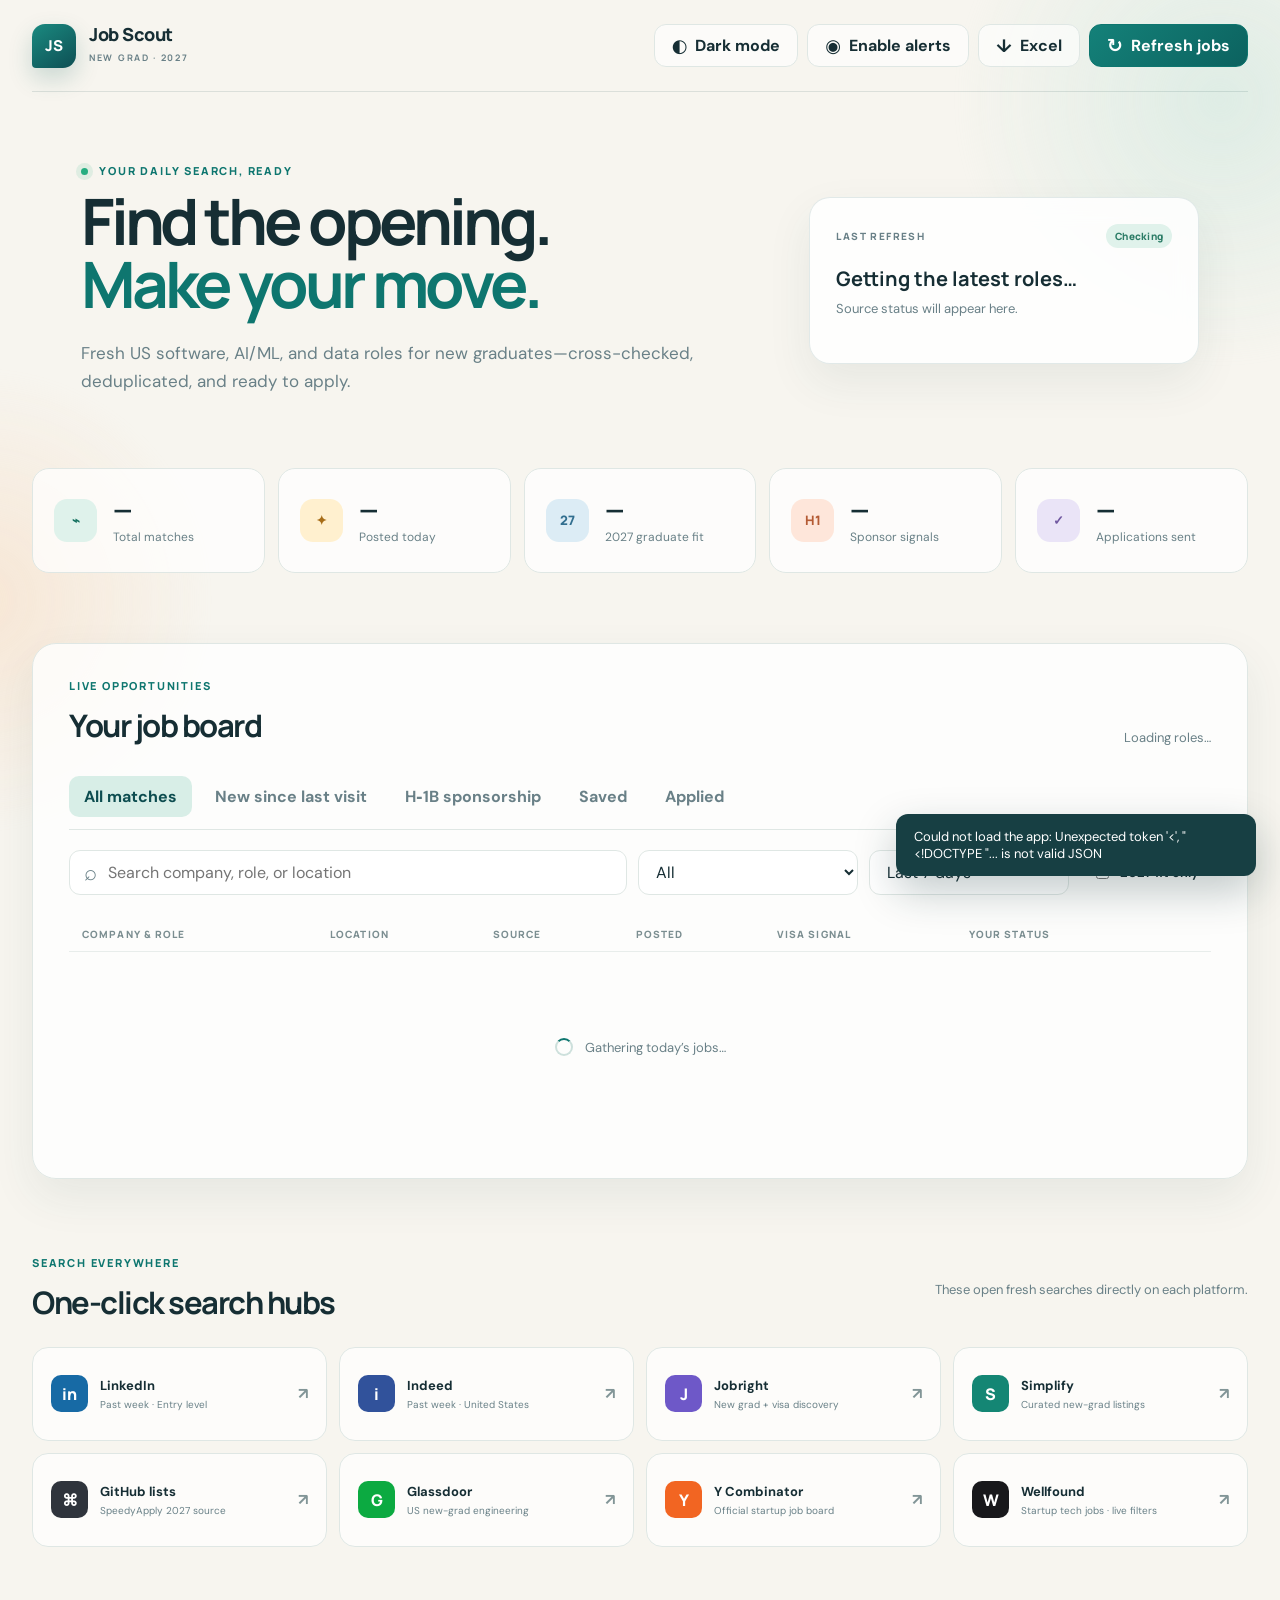
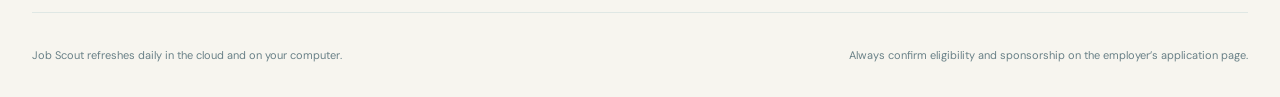
==== commit 26c8f91c: "Fix show more roles pagination" ====
--- a/docs/index.html
+++ b/docs/index.html
@@ -13,7 +13,7 @@
   <link rel="preconnect" href="https://fonts.googleapis.com">
   <link rel="preconnect" href="https://fonts.gstatic.com" crossorigin>
   <link href="https://fonts.googleapis.com/css2?family=DM+Sans:wght@400;500;600;700&family=Manrope:wght@600;700;800&display=swap" rel="stylesheet">
-  <link rel="stylesheet" href="styles.css">
+  <link rel="stylesheet" href="styles.css?v=20260917-show-more">
 </head>
 <body>
   <div class="ambient ambient-one"></div>
@@ -56,7 +56,7 @@
     <section class="workspace">
       <div class="section-heading">
         <div><p class="eyebrow">LIVE OPPORTUNITIES</p><h2>Your job board</h2></div>
-        <p id="resultCount" class="result-count">Loading roles…</p>
+        <p id="resultCount" class="result-count" aria-live="polite">Loading roles…</p>
       </div>
 
       <div class="tab-row" role="tablist">
@@ -81,7 +81,7 @@
         </table>
       </div>
       <div id="emptyState" class="empty-state" hidden><span>⌕</span><h3>No matching roles</h3><p>Try widening the posting date or clearing one of the filters.</p></div>
-      <button id="loadMore" class="load-more" hidden>Show more roles</button>
+      <button id="loadMore" class="load-more" type="button" aria-controls="jobRows" hidden>Show more roles</button>
     </section>
 
     <section class="search-hubs">
@@ -101,6 +101,6 @@
 
   <footer class="shell"><span>Job Scout refreshes daily in the cloud and on your computer.</span><span>Always confirm eligibility and sponsorship on the employer’s application page.</span></footer>
   <div id="toast" class="toast" role="status" aria-live="polite"></div>
-  <script src="app.js"></script>
+  <script src="app.js?v=20260917-show-more"></script>
 </body>
 </html>
--- a/docs/styles.css
+++ b/docs/styles.css
@@ -102,6 +102,8 @@
 .loading-row { height: 190px; color: var(--muted); text-align: center; }.spinner { display: inline-block; width: 18px; height: 18px; margin-right: 9px; vertical-align: -4px; border: 2px solid #cde0dc; border-top-color: var(--teal); border-radius: 50%; animation: rotate .8s linear infinite; }
 .empty-state { padding: 70px 20px; text-align: center; }.empty-state > span { font-size: 40px; color: #8ba4a5; }.empty-state h3 { margin: 14px 0 5px; }.empty-state p { margin: 0; color: var(--muted); }
 .load-more { display: block; margin: 23px auto 0; padding: 11px 23px; border: 1px solid var(--line); border-radius: 10px; color: var(--teal-dark); background: white; cursor: pointer; font-weight: 700; }
+.load-more[hidden] { display: none; }
+#jobRows tr:focus { outline: 2px solid var(--teal); outline-offset: -2px; scroll-margin-top: 18px; }
 .search-hubs { padding: 78px 0 65px; }.section-heading.compact { align-items: center; }.section-heading.compact > p { color: var(--muted); font-size: 13px; }
 .hub-grid { display: grid; grid-template-columns: repeat(4, 1fr); gap: 12px; margin-top: 24px; }.hub-grid > a { min-height: 94px; padding: 18px; display: flex; align-items: center; gap: 12px; border: 1px solid var(--line); border-radius: 16px; background: rgba(255,255,255,.69); text-decoration: none; transition: .2s ease; }.hub-grid > a:hover { transform: translateY(-3px); background: white; box-shadow: var(--shadow); }.hub-logo { width: 37px; height: 37px; display: grid; place-items: center; flex: 0 0 37px; border-radius: 10px; color: white; font: 800 16px/1 Manrope; }.linkedin { background: #176aa5; }.indeed { background: #31529b; }.jobright { background: #6e58c8; }.simplify { background: #148674; }.github { background: #2f343c; }.glassdoor { background: #0caa41; }.yc { background: #f26522; }.wellfound { background: #18181b; }.hub-grid strong, .hub-grid small { display: block; }.hub-grid strong { font-size: 13px; }.hub-grid small { margin-top: 4px; color: var(--muted); font-size: 10px; line-height: 1.3; }.hub-grid b { margin-left: auto; color: #829597; }
 footer { min-height: 85px; display: flex; justify-content: space-between; align-items: center; gap: 20px; border-top: 1px solid var(--line); color: var(--muted); font-size: 11px; }
